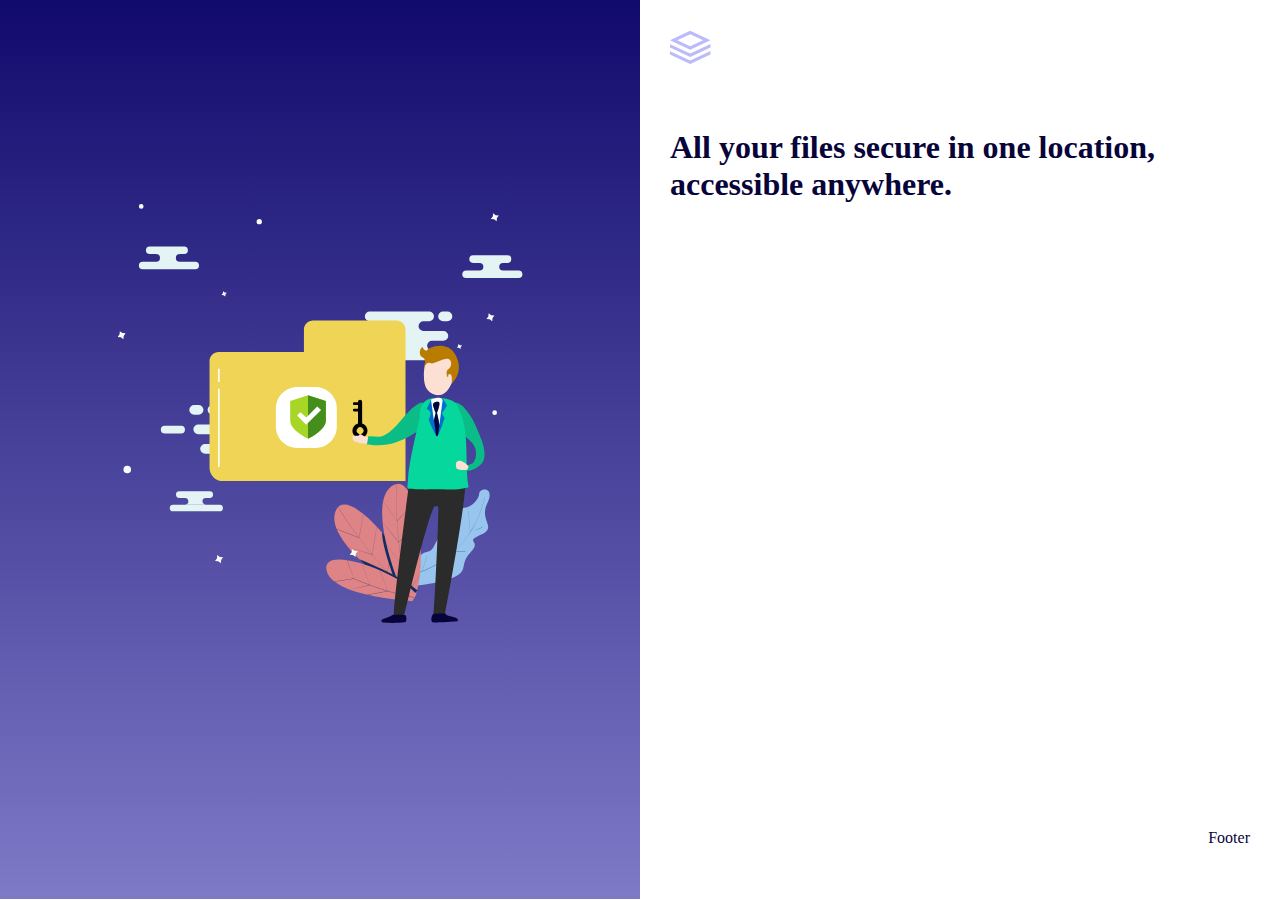
==== grid.html @ ba5bc3ce "added starting file and test grid" ====
<!DOCTYPE html>
<html lang="en" dir="ltr">
  <head>
    <meta charset="utf-8">
    <link rel="stylesheet" href="css/grid.css">
    <title>test grid</title>
  </head>
  <body>
    <div id="content">
      <header><img src="images/logo_white.svg" alt=""></header>
      <div class="banner"><img src="images/illustration-main.svg" alt=""></div>
      <main><h1>All your files secure in one location, accessible anywhere.</h1></main>
      <footer>Footer</footer>

    </div>

  </body>
</html>
---- css/grid.css ----
* {
  margin: 0;
  padding: 0;
  box-sizing: border-box;
}
#content {
  display: grid;
  grid-template-columns: repeat(12, 1fr);
  grid-auto-rows: minmax(50px, auto);
  max-width: 100%;
  margin: 0 auto;
  color: #fff;
}

#content > * {
  padding: 30px;
}

header {
  background: #110a6d;
  grid-column: 1/13;
}
.banner {
  background-image: linear-gradient(#110a6d, #7e7ac7);
  grid-column: 1/13;
  grid-row: 2/10;
  text-align: center;
}
.banner img {
  width: 70%;
}

main {
  grid-column: 1/13;
  grid-row: 10/20;
  color: hsl(243, 87%, 12%);
}
footer {
  grid-column: 1/13;
  color: hsl(243, 87%, 12%);
}

/* MEDIA QUERIES */

@media (min-width: 1025px) {
  header {
    grid-column: 7/13;
    background: #fff;
  }
  .banner {
    grid-column: 1/7;
    grid-row: 1/18;
  }
  .banner img {
    margin-top: 30%;  

  }
  main {
    grid-column: 7/13;
    grid-row: 2/16;
  }
  footer {
    grid-column: 7/13;
    grid-row: 16/18;
    text-align: right;
  }
}
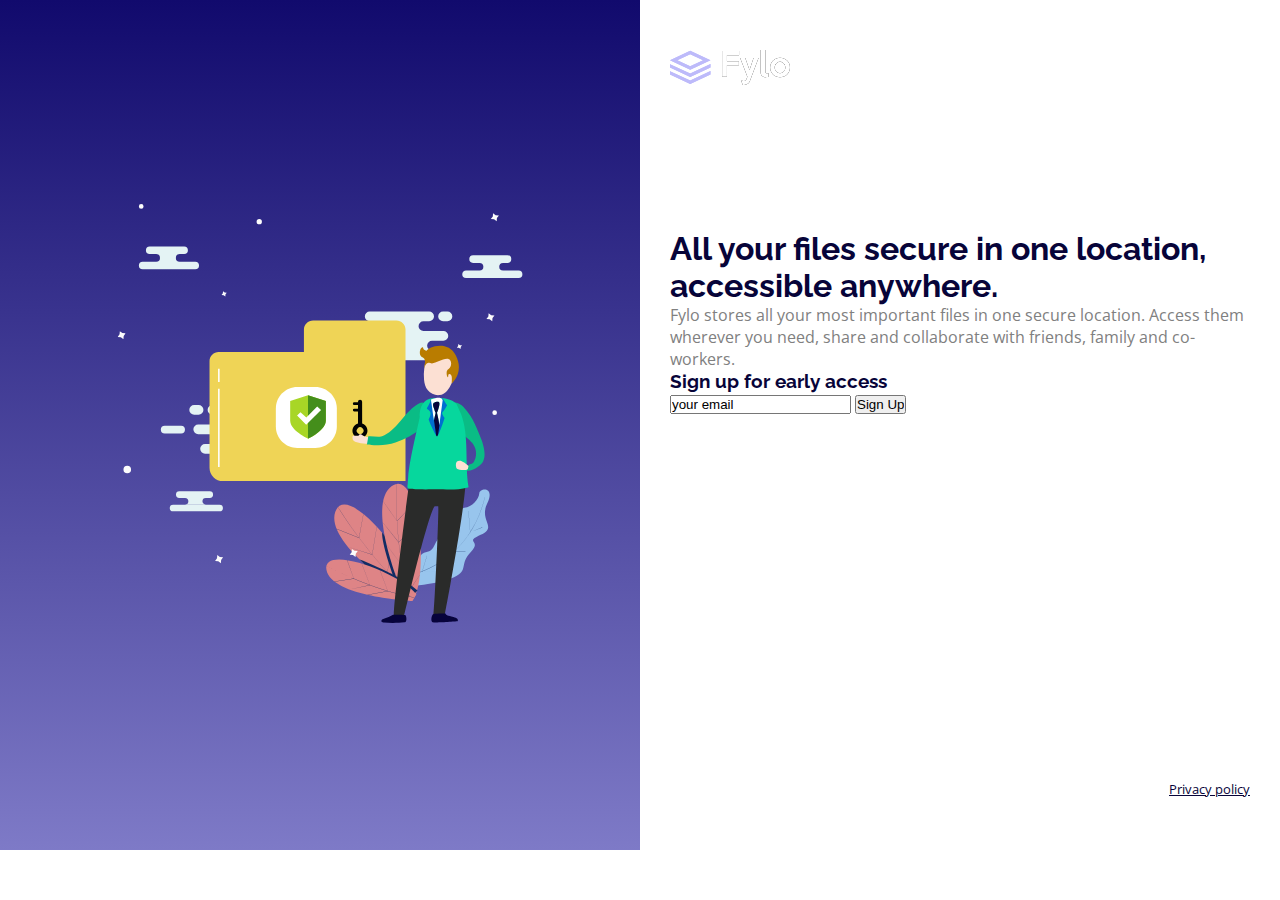
==== commit 7babcfb8: "edits on grid file to test css grid" ====
--- a/grid.html
+++ b/grid.html
@@ -1,18 +1,40 @@
 <!DOCTYPE html>
 <html lang="en" dir="ltr">
-  <head>
-    <meta charset="utf-8">
-    <link rel="stylesheet" href="css/grid.css">
-    <title>test grid</title>
-  </head>
-  <body>
-    <div id="content">
-      <header><img src="images/logo_white.svg" alt=""></header>
-      <div class="banner"><img src="images/illustration-main.svg" alt=""></div>
-      <main><h1>All your files secure in one location, accessible anywhere.</h1></main>
-      <footer>Footer</footer>
 
-    </div>
+<head>
+  <meta charset="utf-8">
+    <link rel="stylesheet" href="https://use.fontawesome.com/releases/v5.7.1/css/all.css" integrity="sha384-fnmOCqbTlWIlj8LyTjo7mOUStjsKC4pOpQbqyi7RrhN7udi9RwhKkMHpvLbHG9Sr" crossorigin="anonymous">
+  <link rel="stylesheet" href="css/grid.css">
+  <link href="https://fonts.googleapis.com/css?family=Open+Sans:400,700|Raleway:700&display=swap" rel="stylesheet">
+  <title>test grid</title>
+</head>
 
-  </body>
+<body>
+  <div id="content">
+    <header>
+      <div class="top-navigation">
+        <div class="logo"><img src="images/logo_white.svg" alt=""></div>
+        <nav class="social">
+          <a href="#" target="_blank"><i class="fab fa-twitter"></i></a>
+          <a href="#" target="_blank"><i class="fab fa-facebook-f"></i></a>
+          <a href="#" target="_blank"><i class="fas fa-envelope"></i></a>
+        </nav>
+      </div>
+    </header>
+    <div class="banner"><img src="images/illustration-main.svg" alt=""></div>
+    <main>
+      <h1>All your files secure in one location, accessible anywhere.</h1>
+      <p>Fylo stores all your most important files in one secure location. Access them wherever you need, share and collaborate with friends, family and co-workers.</p>
+      <form class="signup" action="index.html" method="post">
+        <h3>Sign up for early access</h3>
+        <input type="text" name="email" value="your email">
+        <input type="submit" value="Sign Up" class="sign-up-button">
+      </form>
+    </main>
+    <footer><a href="#">Privacy policy</a></footer>
+
+  </div>
+
+</body>
+
 </html>
--- a/css/grid.css
+++ b/css/grid.css
@@ -2,6 +2,15 @@
   margin: 0;
   padding: 0;
   box-sizing: border-box;
+}
+body {
+  font-family: 'Open Sans', sans-serif;
+}
+h1, h2, h3 {
+  font-family: 'Raleway', sans-serif;
+}
+p {
+  color: hsl(0, 0%, 50%);
 }
 #content {
   display: grid;
@@ -19,6 +28,24 @@
 header {
   background: #110a6d;
   grid-column: 1/13;
+}
+.top-navigation {
+  display: grid;
+  grid-template-columns: repeat(12, 1fr);
+  padding-top: 20px;
+}
+.logo {
+  grid-column: 1/4;
+  background: url(../images/logo_white.svg) no-repeat;
+}
+.social {
+  grid-column: 6/13;
+  text-align: right;
+}
+.social a {
+  color: #fff;
+  text-decoration: none;
+  margin-right: 20px;
 }
 .banner {
   background-image: linear-gradient(#110a6d, #7e7ac7);
@@ -38,6 +65,11 @@
 footer {
   grid-column: 1/13;
   color: hsl(243, 87%, 12%);
+  text-align: right;
+  font-size: 0.8rem;
+}
+footer a {
+  color: hsl(243, 87%, 12%);
 }
 
 /* MEDIA QUERIES */
@@ -45,23 +77,30 @@
 @media (min-width: 1025px) {
   header {
     grid-column: 7/13;
+    grid-row: 1/4;
     background: #fff;
+  }
+  .logo {
+    background: url(../images/logo.svg) no-repeat;
+  }
+  .social a {
+    color: hsl(243, 87%, 12%);
+    text-decoration: none;
   }
   .banner {
     grid-column: 1/7;
     grid-row: 1/18;
   }
   .banner img {
-    margin-top: 30%;  
+    margin-top: 30%;
 
   }
   main {
     grid-column: 7/13;
-    grid-row: 2/16;
+    grid-row: 5/16;
   }
   footer {
     grid-column: 7/13;
     grid-row: 16/18;
-    text-align: right;
   }
 }
